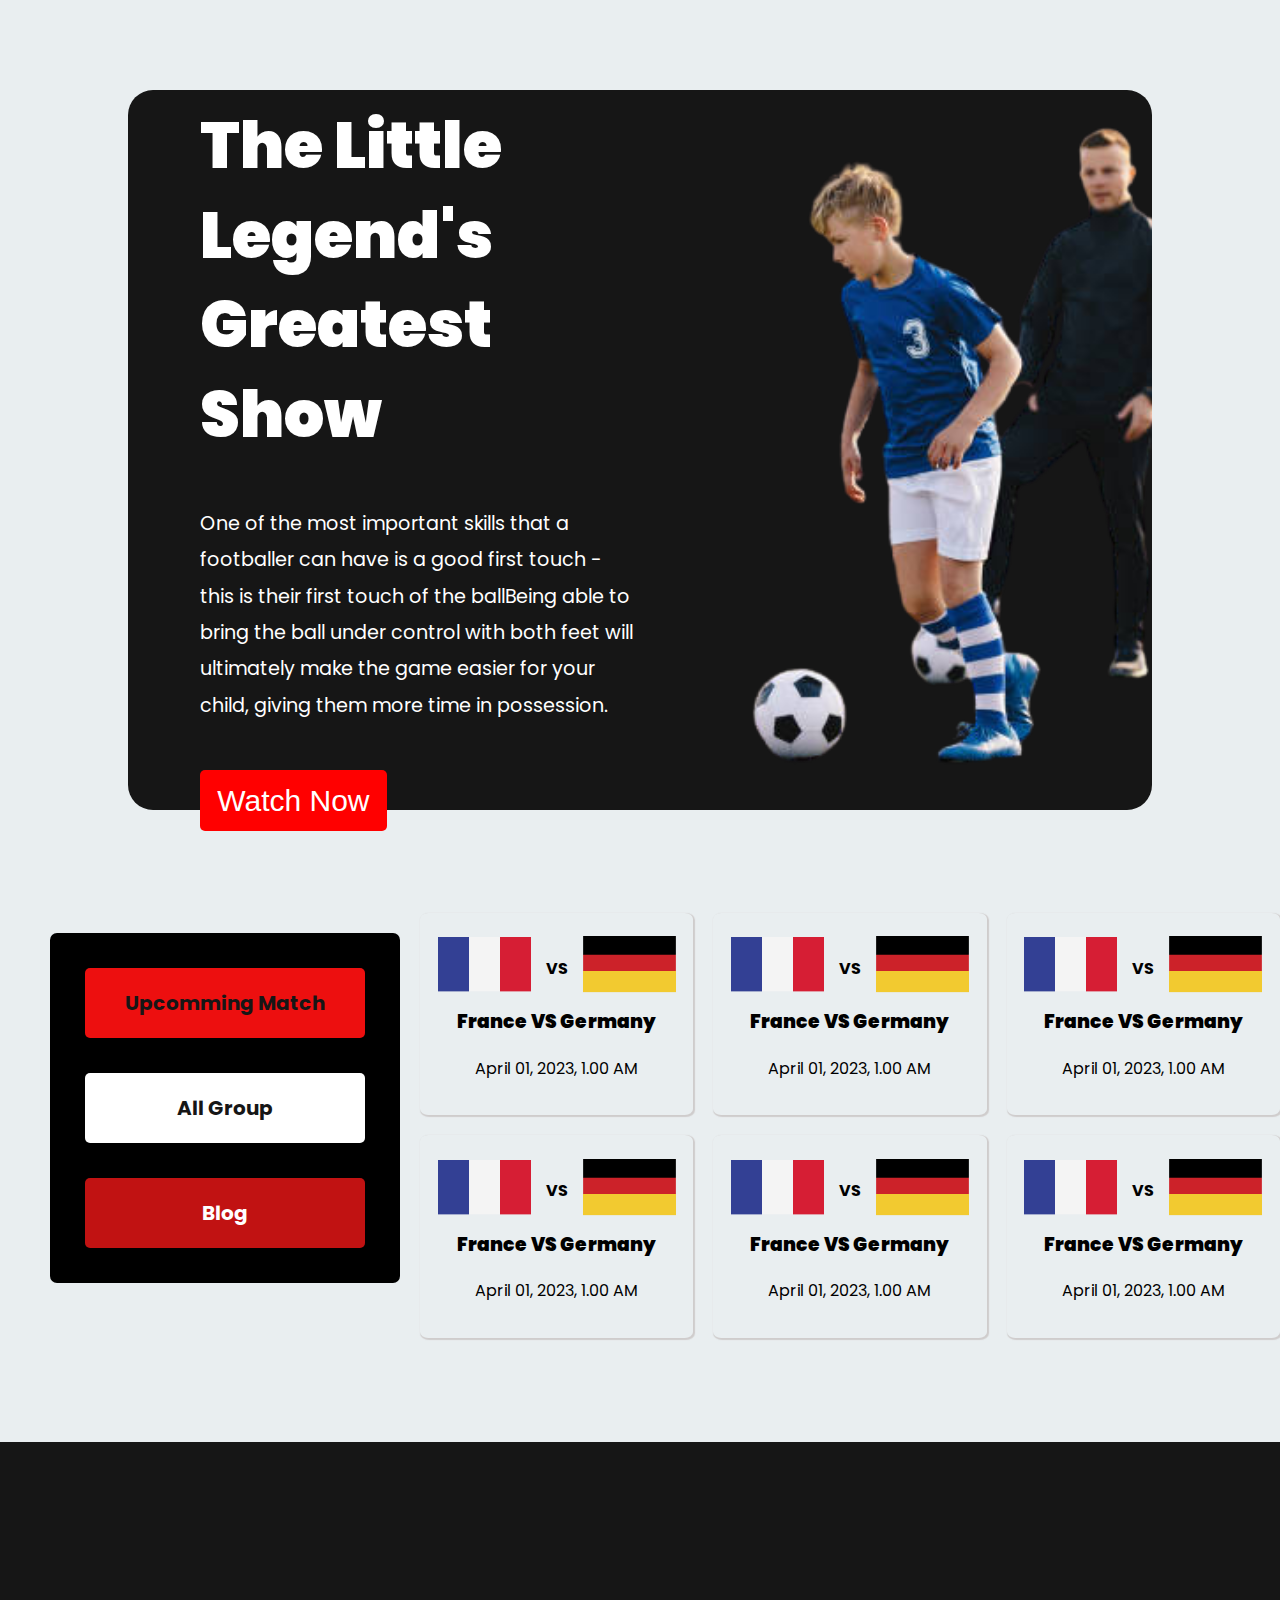
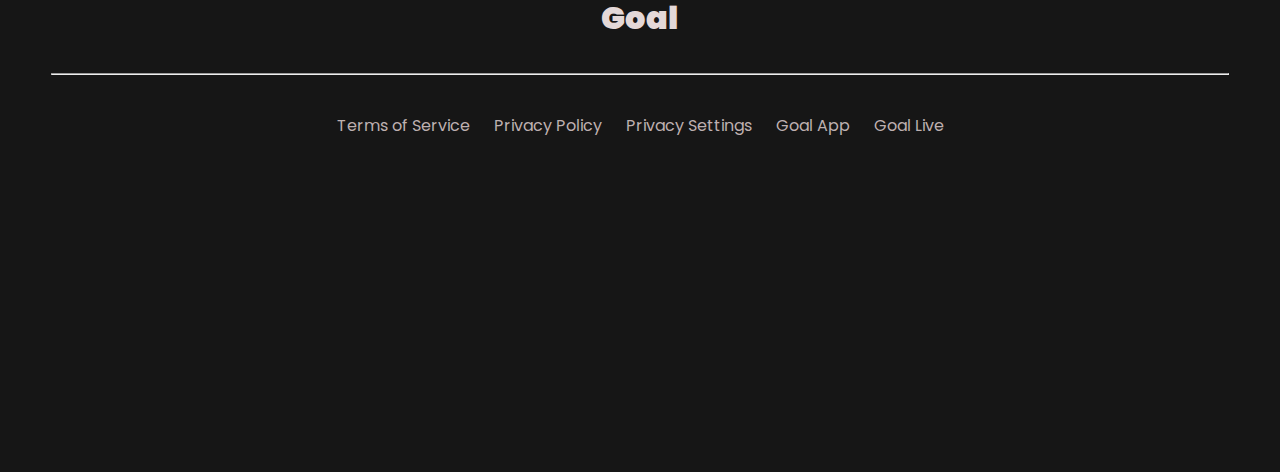
==== index (2).html @ d3a17d9e "file name" ====
<!DOCTYPE html>
<html lang="en">
<head>
  <meta charset="UTF-8">
  <meta http-equiv="X-UA-Compatible" content="IE=edge">
  <meta name="viewport" content="width=device-width, initial-scale=1.0">
  <title>Football News</title>
                          <!-- link CSS -->
  <link rel="stylesheet" href="style.css">

                      <!-- link google font -->
  <link rel="preconnect" href="https://fonts.googleapis.com">
  <link rel="preconnect" href="https://fonts.gstatic.com" crossorigin>
  <link href="https://fonts.googleapis.com/css2?family=Poppins:wght@300;400;500&display=swap" rel="stylesheet"> 

                     <!-- link Font Awesome -->
  <link rel="stylesheet" href="https://cdnjs.cloudflare.com/ajax/libs/font-awesome/6.1.1/css/all.min.css" integrity="sha512-KfkfwYDsLkIlwQp6LFnl8zNdLGxu9YAA1QvwINks4PhcElQSvqcyVLLD9aMhXd13uQjoXtEKNosOWaZqXgel0g==" crossorigin="anonymous" referrerpolicy="no-referrer" />
  
</head>
<body>
                    <!-- Banner section Start -->
  <div class="main-banner">
    <div class="banner">

      <div class="banner-text">
        <h1>The Little Legend's  Greatest Show </h1>
        <p>One of the most important skills that a footballer can have is a good first touch - this is their first touch of the ballBeing able to bring the ball under control with both feet will ultimately make the game easier for your child, giving them more time in possession.</p>
        <button class="banner-btn">Watch Now 
          <i class="fa-solid fa-circle-arrow-right"></i></button>
      </div>

      <div class="banner-img">
        <!-- <img src="/img/Banner Image.png" alt=""> -->
      </div>

    </div>
  </div>                  
                    <!-- Banner section End -->

                     <!-- Blog section Start -->
  <section class="blog">
    <div class="main-blog">

                      <!-- Blog click start -->

     <div class="blog-click-content">
        <div class="click-menu">

         <div class="upcomming upcoming-match">
           <a href="./index (2).html" target="_blank">Upcomming Match</a>
         </div>
         <div class="group">
           <a href="#">All Group</a>
         </div>
         <div class="click-blog">
           <a href="/index.html" target="_blank">Blog</a>
         </div>

       </div>
    </div>

                    <!-- Blog click End -->

                <!-- Blog post start -->

     <div class="blogpost">

      <div class="match-flag">
         <div class="blogpost-img-match">
         <img src="./image/Flag.png" alt="">
       </div>

       <div class="blog-match-vs">
         <b>VS</b>
       </div>

       <div class="blogpost-img-match">
         <img src="./image/germany Flag.png" alt="">
       </div>
      </div>

       <div class="match-details">
         <h3>France VS Germany </h3>
       <p>April 01, 2023, 1.00 AM</p>
       </div>
  </div>



     <div class="blogpost">

      <div class="match-flag">
         <div class="blogpost-img-match">
         <img src="./image/Flag.png" alt="">
       </div>

       <div class="blog-match-vs">
         <b>VS</b>
       </div>

       <div class="blogpost-img-match">
         <img src="./image/germany Flag.png" alt="">
       </div>
      </div>

       <div class="match-details">
         <h3>France VS Germany </h3>
       <p>April 01, 2023, 1.00 AM</p>
       </div>
  </div>


     <div class="blogpost">

      <div class="match-flag">
         <div class="blogpost-img-match">
         <img src="./image/Flag.png" alt="">
       </div>

       <div class="blog-match-vs">
         <b>VS</b>
       </div>

       <div class="blogpost-img-match">
         <img src="./image/germany Flag.png" alt="">
       </div>
      </div>

       <div class="match-details">
         <h3>France VS Germany </h3>
       <p>April 01, 2023, 1.00 AM</p>
       </div>
  </div>


      <div class="blogpost">

      <div class="match-flag">
         <div class="blogpost-img-match">
         <img src="./image/Flag.png" alt="">
       </div>

       <div class="blog-match-vs">
         <b>VS</b>
       </div>

       <div class="blogpost-img-match">
         <img src="./image/germany Flag.png" alt="">
       </div>
      </div>

       <div class="match-details">
         <h3>France VS Germany </h3>
       <p>April 01, 2023, 1.00 AM</p>
       </div>
  </div>

      <div class="blogpost">

      <div class="match-flag">
         <div class="blogpost-img-match">
         <img src="./image/Flag.png" alt="">
       </div>

       <div class="blog-match-vs">
         <b>VS</b>
       </div>

       <div class="blogpost-img-match">
         <img src="./image/germany Flag.png" alt="">
       </div>
      </div>

       <div class="match-details">
         <h3>France VS Germany </h3>
       <p>April 01, 2023, 1.00 AM</p>
       </div>
  </div>

      <div class="blogpost">

      <div class="match-flag">
         <div class="blogpost-img-match">
         <img src="./image/Flag.png" alt="">
       </div>

       <div class="blog-match-vs">
         <b>VS</b>
       </div>

       <div class="blogpost-img-match">
         <img src="./image/germany Flag.png" alt="">
       </div>
      </div>

       <div class="match-details">
         <h3>France VS Germany </h3>
       <p>April 01, 2023, 1.00 AM</p>
       </div>
  </div>

     

                  <!-- Blog post End -->

    </div>

  </section>                  
                    <!-- Blog section End -->

                    <!-- Footer section Start -->
  <footer>
    <div class="main-footer">
      <div class="footer-upp">
        <h1>Goal</h1>
      </div>
      <hr>
      <div class="footer-down">
        <div class="footer-menu">
          <a href="">Terms of Service </a>
          <a href="">Privacy Policy</a>
          <a href="">Privacy Settings </a>
          <a href="">Goal App</a>
          <a href="">Goal Live</a>
        </div>
      </div>
    </div>
  </footer>                  
                    <!-- Footer section End -->
</body>
</html>
---- style.css ----
/* Default Common CSS*/

*{
  margin: 0;
  padding: 0;
  box-sizing: border-box;
}

body{
  width: 100%;
  min-height: 100vh;
  margin-inline: auto;
  background-color: #e9eef0;
  font-family: 'Poppins', sans-serif; ;
}

img{
  /* max-width: 100%; */
  /* display: block; */
}

h1{
  margin-top: 2rem;
  line-height: 1.5;
}

h1,h2,h3,h4,h5,h6{
  font-weight: 900;
  line-height: 1;
}

h1,h2,h3,h4,h5,h6,p,a{
margin-bottom: 1.5rem;
}

a{
  text-decoration: none;
  color: #161616;
}

li{
  list-style: none;
}

button{
  border: none;
}


              /* Default Common CSS End*/


              /* Banner section Start */
.main-banner{
display: flex;
justify-content: center;
align-items: center;
width: 100%;
height: 100vh;
} 

.banner{
background-color: #161616;
display: flex;
width: 80%;
height: 80vh;
border-radius: 25px;

}

.banner-text{
    color: white;
    width: 50%;
    display: flex;
    flex-direction: column;
    align-items: flex-start;
    justify-content: center;
    padding-left: 7%;
}

.banner-text h1{
  font-size: 4rem;
  line-height: 1.4;
  font-weight: 900;

}

.banner-text p{
  font-size: 1.2rem;
  line-height: 1.9;
  margin-top: 5%;
}

.banner-btn{
  margin-top: 5%;
  font-size: 30px;
  background-color: red;
  color: white;
  padding: 3% 4%;
  border-radius: 5px;
}

.banner-img{
  width: 50%;
  background-image: url(./image/my-banner.png);
  background-position: center center;
  background-repeat: no-repeat;
  background-size: cover;
  
 
}

.banner-img img{
  /* width: 100%;
  height: 100%;
  object-fit: cover;
  object-position: center;
   */

  

}
                        /* Banner section End */


                /* Blog section Start */
.blog{
width: 100%;
height: auto;
margin: 1% 0 5% 0;
} 

.main-blog{

 display: grid;
 grid-template-columns: 1fr 1fr 1fr 1fr;
 grid-gap:20px 20px;
}

      /* Blog click content start */

.blog-click-content{

  grid-row-start: 1;
  grid-row-end: 5;
}


.click-menu{
  background-color: black;
  width: 350px;
  height: 350px;
  text-align: center;
  margin-left: 50px;
  margin-top: 20px;
  border-radius: 7px;
  display: flex;
  flex-direction: column;
  justify-content: space-evenly;
}


.upcomming{
 background-color: #fff;
 color:black ;
 font-size: 20px;
 font-weight: 700;
 padding: 20px 15px;
 margin: 0 35px;
 border-radius: 5px;
}

.upcoming-match{
 background-color: rgb(237, 15, 15);
 color:rgb(243, 237, 237) ;
 font-size: 20px;
 font-weight: 700;
 padding: 20px 15px;
 margin: 0 35px; 
 border-radius: 5px; 
}

.group{
  background-color: #fff;
 color:black ;
 font-size: 20px;
 font-weight: 700;
 padding: 20px 15px;
 margin: 0 35px;
 border-radius: 5px;
}

.click-blog{
  background-color: rgb(193, 18, 18);
 color:white ;
 font-size: 20px;
 font-weight: 700;
 padding: 20px 15px;
 margin: 0 35px;
 border-radius: 5px;
}

.click-blog a{
  color: white;
}


        /* Blog click content End */

        /* match section start */
  .match-flag{
    display: flex;
    justify-content: center;
    align-items: center;
    margin-top: 5%;
    margin-bottom: 5%;
  } 
  
  
  .match-flag b{
    margin: 0 15px;
  }

  .match-flag img{
    max-width: 100%;
  }
  
  .match-details{
    text-align: center;
  }

  .match-details h3{
 
  }
        /* match section End */



        /* Blogpost start */

.blogpost{
padding: 4%;
box-shadow:1px 1px 1px 1px rgb(207, 204, 204) ;
border-radius: 3%;
}

.blogpost-img{
border-radius: 8px;

}

.blogpost-img img{
max-width: 100%;
border-radius: 10px;
} 


.blogpost-btn button{
margin: 15px 0;
background-color: white;
border: 1px solid black;
border-radius: 5px;
color: black;
font-size: 20px;
padding: 5px 15px;
}

.blogpost-heading{

}

.blogpost-icon {
display: flex;
justify-content: space-around;
}
/* blogpost match start */

.blogpost-match{
  padding: 4%;
box-shadow:1px 1px 1px 1px rgb(207, 204, 204) ;
border-radius: 3%;
}

/* blogpost match end */

               /* Blog section End */

              /* Footer section Start */
footer{
  background-color: #161616;
  width: 100%;
  height: 70vh;
  color:#e4d8d8;
  text-align: center;
 
} 

.main-footer{
  padding-top: 10%;
}


.footer-menu a{
  color: rgb(190, 176, 176);
 
  margin: 0 10px ;
}

hr{
  margin:3% 4%;
  color: #2c2c2c;
}
                          /* Footer section End */
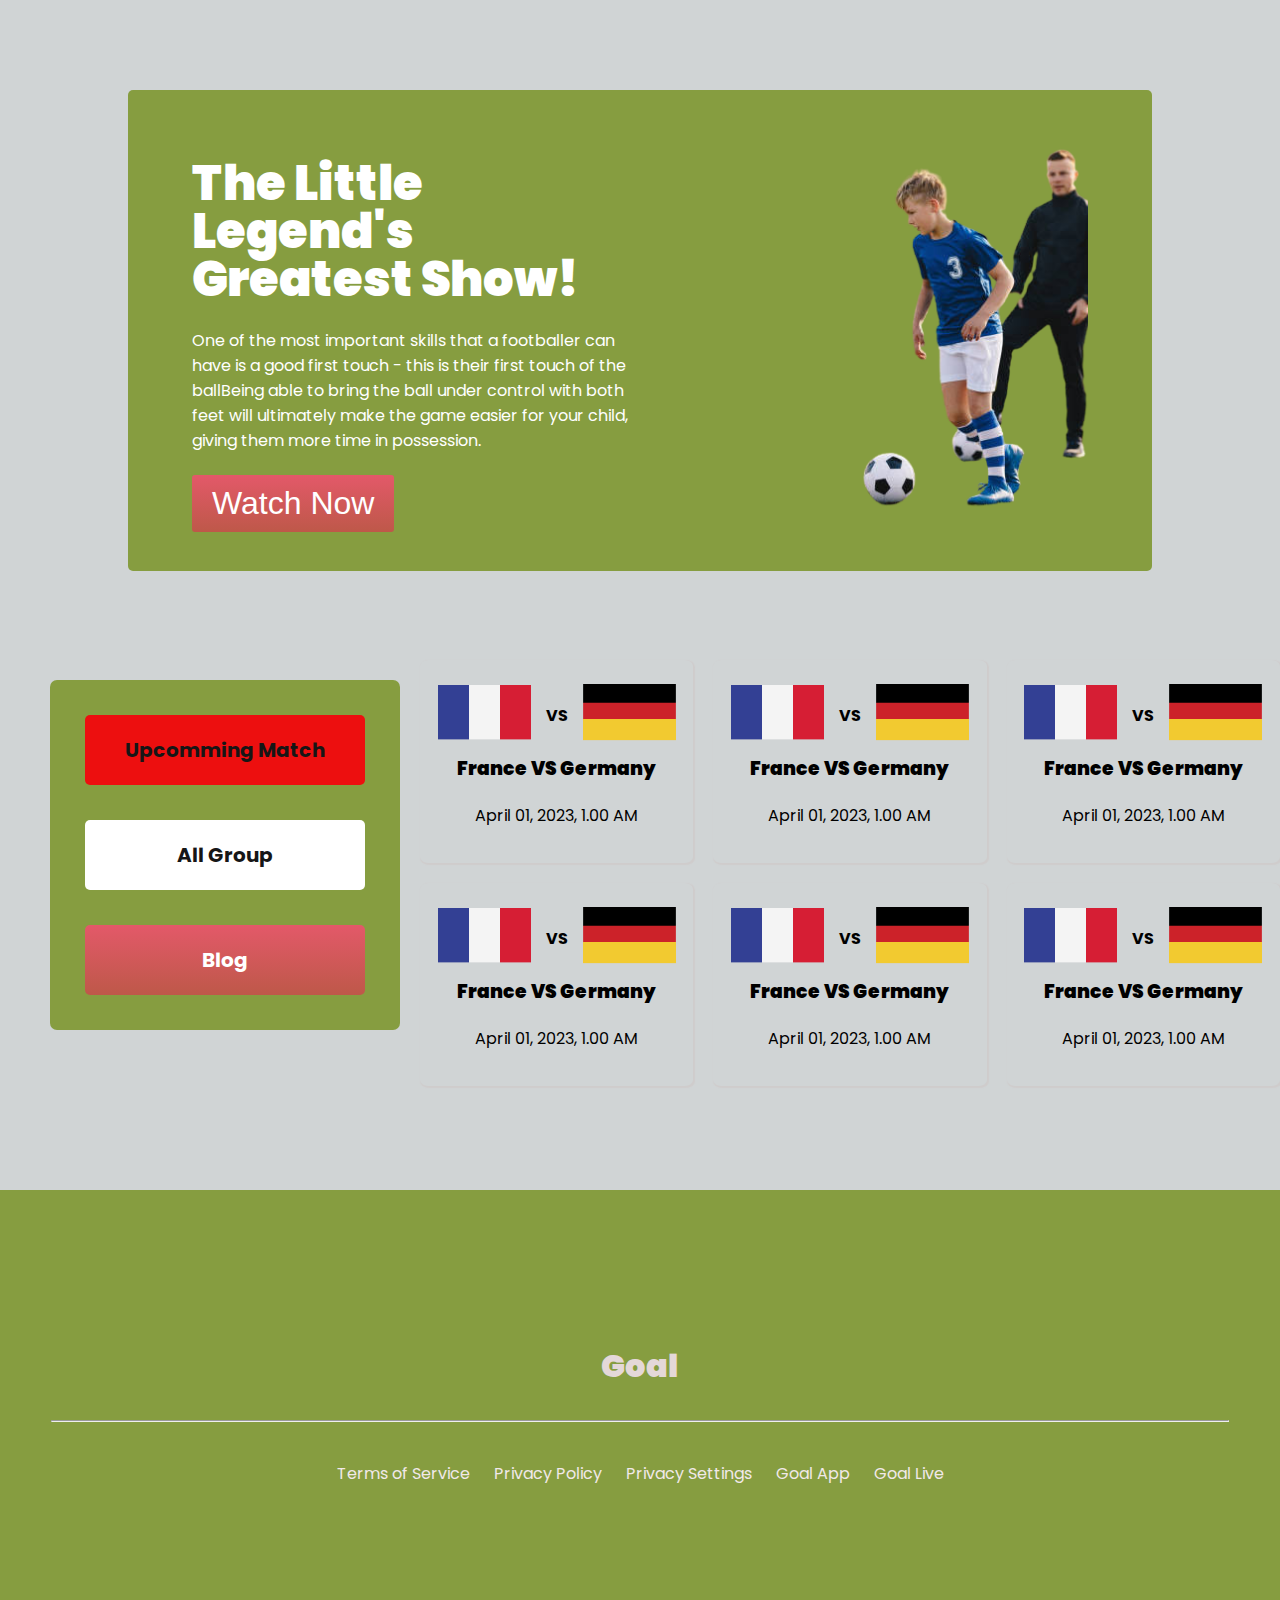
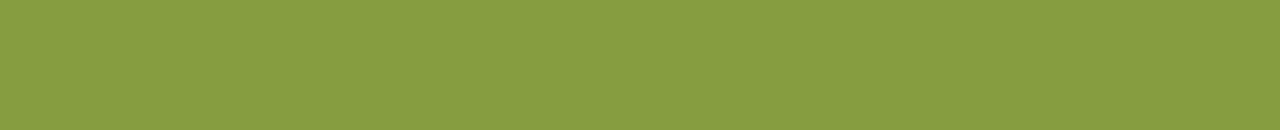
==== commit 797cf151: "design added" ====
--- a/index (2).html
+++ b/index (2).html
@@ -19,22 +19,23 @@
 </head>
 <body>
                     <!-- Banner section Start -->
-  <div class="main-banner">
-    <div class="banner">
-
-      <div class="banner-text">
-        <h1>The Little Legend's  Greatest Show </h1>
-        <p>One of the most important skills that a footballer can have is a good first touch - this is their first touch of the ballBeing able to bring the ball under control with both feet will ultimately make the game easier for your child, giving them more time in possession.</p>
-        <button class="banner-btn">Watch Now 
-          <i class="fa-solid fa-circle-arrow-right"></i></button>
-      </div>
-
-      <div class="banner-img">
-        <!-- <img src="/img/Banner Image.png" alt=""> -->
-      </div>
-
-    </div>
-  </div>                  
+  <section class="banner">
+   <div class="banner-content">
+
+     <div class="banner-text">
+       <h1>The Little Legend's Greatest Show!</h1>
+       <p>
+        One of the most important skills that a footballer can have is a good first touch - this is their first touch of the ballBeing able to bring the ball under control with both feet will ultimately make the game easier for your child, giving them more time in possession. 
+       </p>
+       <button> Watch Now </button>
+     </div>
+
+     <div class="banner-img">
+       <img src="./image/my-banner.png" alt="">
+     </div>
+
+   </div>
+ </section>                 
                     <!-- Banner section End -->
 
                      <!-- Blog section Start -->
--- a/style.css
+++ b/style.css
@@ -9,8 +9,7 @@
 body{
   width: 100%;
   min-height: 100vh;
-  margin-inline: auto;
-  background-color: #e9eef0;
+  background-color: #d0d4d5;
   font-family: 'Poppins', sans-serif; ;
 }
 
@@ -49,78 +48,58 @@
 
               /* Default Common CSS End*/
 
-
-              /* Banner section Start */
-.main-banner{
-display: flex;
-justify-content: center;
-align-items: center;
+              /* banner-start */
+.banner{
 width: 100%;
-height: 100vh;
-} 
-
-.banner{
-background-color: #161616;
-display: flex;
+height: auto;
+
+}
+
+.banner-content{
+display: grid;
+grid-template-columns: 1fr 1fr;
 width: 80%;
-height: 80vh;
-border-radius: 25px;
+height: 70%;
+background-color: #869d40;
+color: white;
+margin:7% auto;
+padding: 3% 5%;
+border-radius: 5px;
 
 }
 
 .banner-text{
-    color: white;
-    width: 50%;
-    display: flex;
-    flex-direction: column;
-    align-items: flex-start;
-    justify-content: center;
-    padding-left: 7%;
+
 }
 
 .banner-text h1{
-  font-size: 4rem;
-  line-height: 1.4;
-  font-weight: 900;
-
+font-size: 3rem;
 }
 
 .banner-text p{
-  font-size: 1.2rem;
-  line-height: 1.9;
-  margin-top: 5%;
-}
-
-.banner-btn{
-  margin-top: 5%;
-  font-size: 30px;
-  background-color: red;
-  color: white;
-  padding: 3% 4%;
-  border-radius: 5px;
-}
-
-.banner-img{
-  width: 50%;
-  background-image: url(./image/my-banner.png);
-  background-position: center center;
-  background-repeat: no-repeat;
-  background-size: cover;
-  
- 
-}
+margin: 5% 0;
+}
+
+.banner-text button{
+background-image: linear-gradient(#e35969, #be5849);
+font-size: 2rem;
+border-radius: 3px;
+padding: 10px 20px;
+color: white;
+font-weight: 500;
+}
+
+
 
 .banner-img img{
-  /* width: 100%;
-  height: 100%;
-  object-fit: cover;
-  object-position: center;
-   */
-
-  
-
-}
-                        /* Banner section End */
+width: 100%;
+height: 100%;
+object-fit: cover;
+object-position: left;
+}
+              /* banner-end */
+
+             
 
 
                 /* Blog section Start */
@@ -147,7 +126,7 @@
 
 
 .click-menu{
-  background-color: black;
+  background-color: #869d40;
   width: 350px;
   height: 350px;
   text-align: center;
@@ -191,7 +170,7 @@
 }
 
 .click-blog{
-  background-color: rgb(193, 18, 18);
+ background-image: linear-gradient(#e35969, #be5849);
  color:white ;
  font-size: 20px;
  font-weight: 700;
@@ -287,9 +266,9 @@
 
               /* Footer section Start */
 footer{
-  background-color: #161616;
+  background-color: #869d40;
   width: 100%;
-  height: 70vh;
+  height: 60vh;
   color:#e4d8d8;
   text-align: center;
  
@@ -301,8 +280,8 @@
 
 
 .footer-menu a{
-  color: rgb(190, 176, 176);
- 
+  color: rgb(241, 233, 233);
+ font-size: 1rem;
   margin: 0 10px ;
 }
 
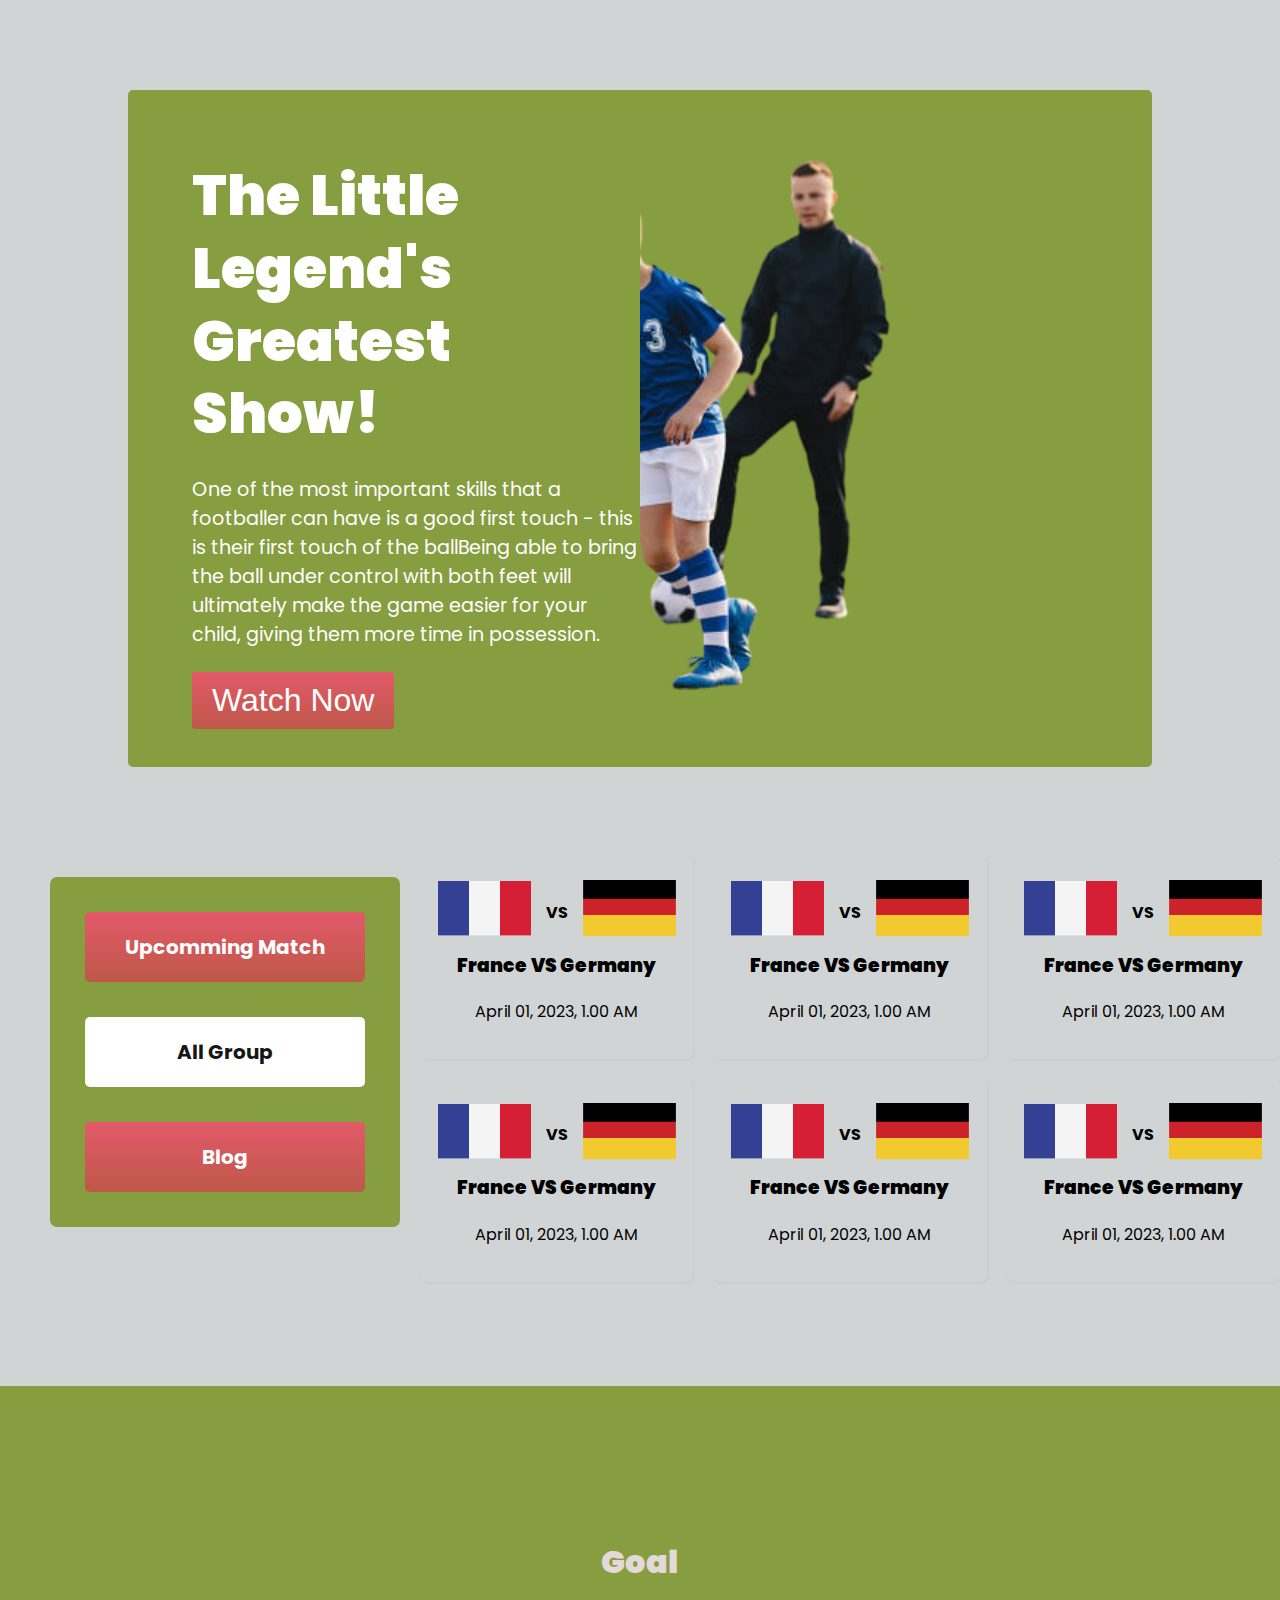
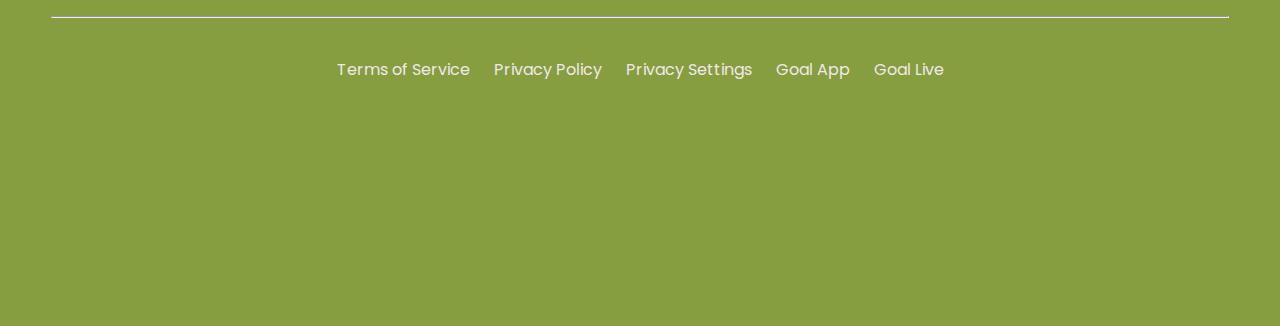
==== commit 6254251e: "editing" ====
--- a/index (2).html
+++ b/index (2).html
@@ -225,6 +225,16 @@
           <a href="">Goal Live</a>
         </div>
       </div>
+    <div class="footer-icon">
+      <a href="https://web.facebook.com/groups/webdevelopmentbatch6" target="_blank"><i class="fa-brands fa-facebook"></i></a>
+
+      <a href="https://www.youtube.com/c/ProgrammingHero"target="_blank"><i class="fa-brands fa-youtube"></i></a>
+
+      <a href="https://twitter.com/"target="_blank"><i class="fa-brands fa-twitter"></i></a>
+
+      <a href="https://www.linkedin.com/feed/"target="_blank"><i class="fa-brands fa-linkedin"></i></a>
+    </div>
+
     </div>
   </footer>                  
                     <!-- Footer section End -->
--- a/style.css
+++ b/style.css
@@ -73,11 +73,13 @@
 }
 
 .banner-text h1{
-font-size: 3rem;
+font-size: 3.5rem;
+line-height: 1.3;
 }
 
 .banner-text p{
 margin: 5% 0;
+font-size: 1.2rem;
 }
 
 .banner-text button{
@@ -95,7 +97,12 @@
 width: 100%;
 height: 100%;
 object-fit: cover;
-object-position: left;
+object-position: right;
+transition:width 5s ;
+}
+
+.banner-img img:hover{
+width: 20%;
 }
               /* banner-end */
 
@@ -150,13 +157,17 @@
 }
 
 .upcoming-match{
- background-color: rgb(237, 15, 15);
+ background-image: linear-gradient(#e35969, #be5849);
  color:rgb(243, 237, 237) ;
  font-size: 20px;
  font-weight: 700;
  padding: 20px 15px;
  margin: 0 35px; 
  border-radius: 5px; 
+}
+
+.upcoming-match a{
+  color: white;
 }
 
 .group{
@@ -261,6 +272,18 @@
 }
 
 /* blogpost match end */
+
+.bonus-btn{
+  margin: auto;
+}
+
+.bonus-btn button{
+    background-image: linear-gradient(#e35969, #be5849);
+    font-size: 2rem;
+    padding: 15px 35px;
+    border-radius: 8px;
+    display: none;
+}
 
                /* Blog section End */
 
@@ -289,4 +312,43 @@
   margin:3% 4%;
   color: #2c2c2c;
 }
-                          /* Footer section End */+
+.footer-icon{
+  font-size: 30px;
+  margin-top: 30px;
+  color: red;
+
+}
+
+.footer-icon a{
+margin: 0 20px;
+padding: 5px 8px;
+}
+
+.footer-icon a i{
+  color: rgb(189, 41, 41);
+}
+
+
+                          /* Footer section End */
+
+@media only screen and (max-width:1050px) {
+  .main-blog{
+    display: grid;
+    grid-template-columns: 1fr 1fr 1fr;
+  
+  }
+
+
+  .bonus-btn button{
+    display: block;
+  }
+}
+
+@media only screen and (max-width:450px) {
+  .main-blog{
+    display: grid;
+    grid-template-columns: 1fr 1fr;
+  
+  }
+}